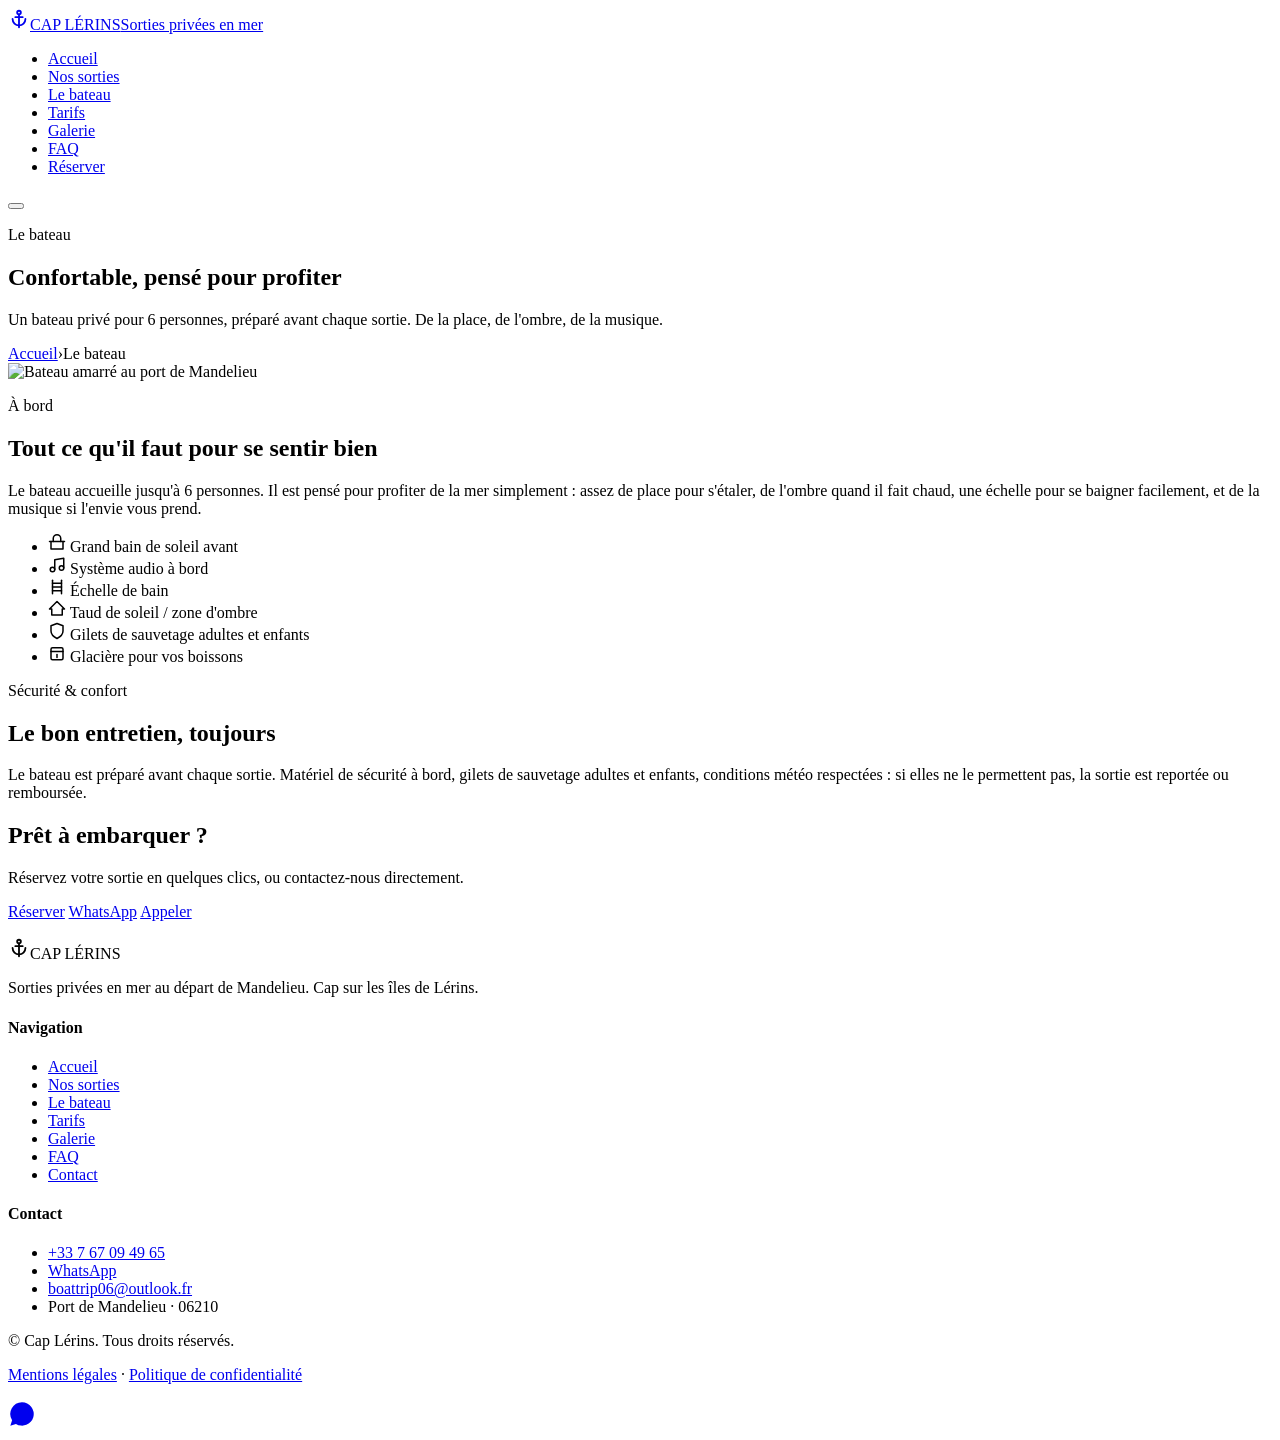
==== bateau.html @ 2a7ff6f0 "Add files via upload Mise en ligne initiale du site Cap Lérins" ====
<!DOCTYPE html>
<html lang="fr">
<head>
<meta charset="UTF-8" />
<meta name="viewport" content="width=device-width, initial-scale=1.0" />
<title>Le bateau – Cap Lérins | Bateau privé confortable à Mandelieu</title>
<meta name="description" content="Découvrez notre bateau privé pour 6 personnes au départ du port de Mandelieu : bain de soleil, musique, échelle de bain, taud, matériel de sécurité." />
<link rel="canonical" href="https://cap-lerins.netlify.app/bateau.html" />
<meta property="og:title" content="Le bateau – Cap Lérins" />
<meta property="og:description" content="Un bateau privé confortable pour 6 personnes au départ de Mandelieu." />
<meta property="og:url" content="https://cap-lerins.netlify.app/bateau.html" />
<link rel="icon" type="image/svg+xml" href="data:image/svg+xml,<svg xmlns='http://www.w3.org/2000/svg' viewBox='0 0 100 100'><text y='.9em' font-size='90'>⚓</text></svg>" />
<link rel="preconnect" href="https://fonts.googleapis.com">
<link rel="preconnect" href="https://fonts.gstatic.com" crossorigin>
<link href="https://fonts.googleapis.com/css2?family=Inter:wght@400;500;600;700&family=Fraunces:ital,wght@0,500;0,600;1,500;1,600&display=swap" rel="stylesheet">
<link rel="stylesheet" href="style.css" />
</head>
<body>

<header class="header" id="header">
  <div class="container nav-container">
    <a href="index.html" class="brand"><span class="brand-mark"><svg viewBox="0 0 24 24" width="22" height="22" fill="none" stroke="currentColor" stroke-width="2" stroke-linecap="round" stroke-linejoin="round"><circle cx="12" cy="5" r="2"/><line x1="12" y1="7" x2="12" y2="21"/><path d="M5 12a7 7 0 0 0 14 0"/><line x1="8" y1="10" x2="16" y2="10"/></svg></span><span class="brand-text"><span class="brand-name">CAP LÉRINS</span><span class="brand-baseline">Sorties privées en mer</span></span></a>
    <nav class="nav" id="nav"><ul>
      <li><a href="index.html">Accueil</a></li>
      <li><a href="sorties.html">Nos sorties</a></li>
      <li><a href="bateau.html" class="active">Le bateau</a></li>
      <li><a href="tarifs.html">Tarifs</a></li>
      <li><a href="galerie.html">Galerie</a></li>
      <li><a href="faq.html">FAQ</a></li>
      <li><a href="contact.html" class="btn-nav">Réserver</a></li>
    </ul></nav>
    <button class="burger" id="burger" aria-label="Ouvrir le menu" aria-expanded="false"><span></span><span></span><span></span></button>
  </div>
</header>

<section class="page-hero">
  <div class="container page-hero-inner">
    <p class="eyebrow">Le bateau</p>
    <h1>Confortable, pensé pour profiter</h1>
    <p class="lead">Un bateau privé pour 6 personnes, préparé avant chaque sortie. De la place, de l'ombre, de la musique.</p>
    <nav class="breadcrumb"><a href="index.html">Accueil</a><span class="sep">›</span><span>Le bateau</span></nav>
  </div>
</section>

<section class="section">
  <div class="container boat-split">
    <div class="boat-image">
      <!-- 📸 À REMPLACER : photo réelle du bateau -->
      <img src="https://images.unsplash.com/photo-1514820720301-4c4790309f46?w=1200&auto=format&fit=crop" alt="Bateau amarré au port de Mandelieu" loading="lazy" />
    </div>
    <div class="boat-text">
      <p class="eyebrow">À bord</p>
      <h2>Tout ce qu'il faut pour se sentir bien</h2>
      <p>Le bateau accueille jusqu'à 6 personnes. Il est pensé pour profiter de la mer simplement : assez de place pour s'étaler, de l'ombre quand il fait chaud, une échelle pour se baigner facilement, et de la musique si l'envie vous prend.</p>
      <ul class="boat-features">
        <li><svg viewBox="0 0 24 24" width="18" height="18" fill="none" stroke="currentColor" stroke-width="2" stroke-linecap="round" stroke-linejoin="round"><path d="M4 10v10h16V10"/><path d="M2 10h20"/><path d="M7 10V6a5 5 0 0 1 10 0v4"/></svg> Grand bain de soleil avant</li>
        <li><svg viewBox="0 0 24 24" width="18" height="18" fill="none" stroke="currentColor" stroke-width="2" stroke-linecap="round" stroke-linejoin="round"><path d="M9 18V5l12-2v13"/><circle cx="6" cy="18" r="3"/><circle cx="18" cy="16" r="3"/></svg> Système audio à bord</li>
        <li><svg viewBox="0 0 24 24" width="18" height="18" fill="none" stroke="currentColor" stroke-width="2" stroke-linecap="round" stroke-linejoin="round"><line x1="6" y1="3" x2="6" y2="21"/><line x1="18" y1="3" x2="18" y2="21"/><line x1="6" y1="7" x2="18" y2="7"/><line x1="6" y1="12" x2="18" y2="12"/><line x1="6" y1="17" x2="18" y2="17"/></svg> Échelle de bain</li>
        <li><svg viewBox="0 0 24 24" width="18" height="18" fill="none" stroke="currentColor" stroke-width="2" stroke-linecap="round" stroke-linejoin="round"><path d="M12 2L2 12h3v8h14v-8h3L12 2z"/></svg> Taud de soleil / zone d'ombre</li>
        <li><svg viewBox="0 0 24 24" width="18" height="18" fill="none" stroke="currentColor" stroke-width="2" stroke-linecap="round" stroke-linejoin="round"><path d="M12 22s8-4 8-10V5l-8-3-8 3v7c0 6 8 10 8 10z"/></svg> Gilets de sauvetage adultes et enfants</li>
        <li><svg viewBox="0 0 24 24" width="18" height="18" fill="none" stroke="currentColor" stroke-width="2" stroke-linecap="round" stroke-linejoin="round"><rect x="4" y="5" width="16" height="16" rx="2"/><line x1="4" y1="10" x2="20" y2="10"/><line x1="12" y1="14" x2="12" y2="18"/></svg> Glacière pour vos boissons</li>
      </ul>
    </div>
  </div>
</section>

<section class="section section-soft">
  <div class="container about-wrap">
    <p class="eyebrow">Sécurité & confort</p>
    <h2>Le bon entretien, toujours</h2>
    <p>Le bateau est préparé avant chaque sortie. Matériel de sécurité à bord, gilets de sauvetage adultes et enfants, conditions météo respectées : si elles ne le permettent pas, la sortie est reportée ou remboursée.</p>
  </div>
</section>

<section class="cta-banner">
  <div class="container">
    <h2>Prêt à embarquer ?</h2>
    <p>Réservez votre sortie en quelques clics, ou contactez-nous directement.</p>
    <div class="hero-ctas">
      <a href="contact.html" class="btn btn-primary">Réserver</a>
      <a href="https://wa.me/33767094965" class="btn btn-whatsapp" target="_blank" rel="noopener">WhatsApp</a>
      <a href="tel:+33767094965" class="btn btn-outline">Appeler</a>
    </div>
  </div>
</section>

<footer class="footer">
  <div class="container footer-grid">
    <div class="footer-brand">
      <p class="brand footer-brand-line"><span class="brand-mark"><svg viewBox="0 0 24 24" width="22" height="22" fill="none" stroke="currentColor" stroke-width="2" stroke-linecap="round" stroke-linejoin="round"><circle cx="12" cy="5" r="2"/><line x1="12" y1="7" x2="12" y2="21"/><path d="M5 12a7 7 0 0 0 14 0"/><line x1="8" y1="10" x2="16" y2="10"/></svg></span><span class="brand-name">CAP LÉRINS</span></p>
      <p class="footer-tagline">Sorties privées en mer au départ de Mandelieu. Cap sur les îles de Lérins.</p>
    </div>
    <div><h4>Navigation</h4><ul><li><a href="index.html">Accueil</a></li><li><a href="sorties.html">Nos sorties</a></li><li><a href="bateau.html">Le bateau</a></li><li><a href="tarifs.html">Tarifs</a></li><li><a href="galerie.html">Galerie</a></li><li><a href="faq.html">FAQ</a></li><li><a href="contact.html">Contact</a></li></ul></div>
    <div><h4>Contact</h4><ul><li><a href="tel:+33767094965">+33 7 67 09 49 65</a></li><li><a href="https://wa.me/33767094965" target="_blank" rel="noopener">WhatsApp</a></li><li><a href="mailto:boattrip06@outlook.fr">boattrip06@outlook.fr</a></li><li>Port de Mandelieu · 06210</li></ul></div>
  </div>
  <div class="footer-bottom container">
    <p>© <span id="year"></span> Cap Lérins. Tous droits réservés.</p>
    <p><a href="mentions-legales.html">Mentions légales</a> · <a href="politique-confidentialite.html">Politique de confidentialité</a></p>
  </div>
</footer>

<a href="https://wa.me/33767094965" class="fab-whatsapp" target="_blank" rel="noopener" aria-label="WhatsApp"><svg viewBox="0 0 24 24" width="28" height="28" fill="currentColor"><path d="M17.5 14.4c-.3-.1-1.7-.8-1.9-.9-.3-.1-.4-.1-.6.1-.2.3-.7.9-.8 1-.2.2-.3.2-.6.1-.3-.1-1.2-.4-2.3-1.4-.9-.8-1.4-1.7-1.6-2-.2-.3 0-.4.1-.6.1-.1.3-.3.4-.5.1-.2.2-.3.3-.5.1-.2 0-.4 0-.5 0-.1-.6-1.5-.8-2-.2-.5-.4-.5-.6-.5h-.5c-.2 0-.5.1-.7.3-.2.3-.9.9-.9 2.2s1 2.6 1.1 2.8c.1.2 1.9 2.9 4.6 4 .6.3 1.1.4 1.5.5.6.2 1.2.2 1.7.1.5-.1 1.7-.7 1.9-1.3.2-.6.2-1.2.2-1.3-.1-.1-.2-.2-.5-.3zM12 2a10 10 0 0 0-8.5 15.3L2 22l4.8-1.5A10 10 0 1 0 12 2z"/></svg></a>
<script src="script.js"></script>
</body>
</html>
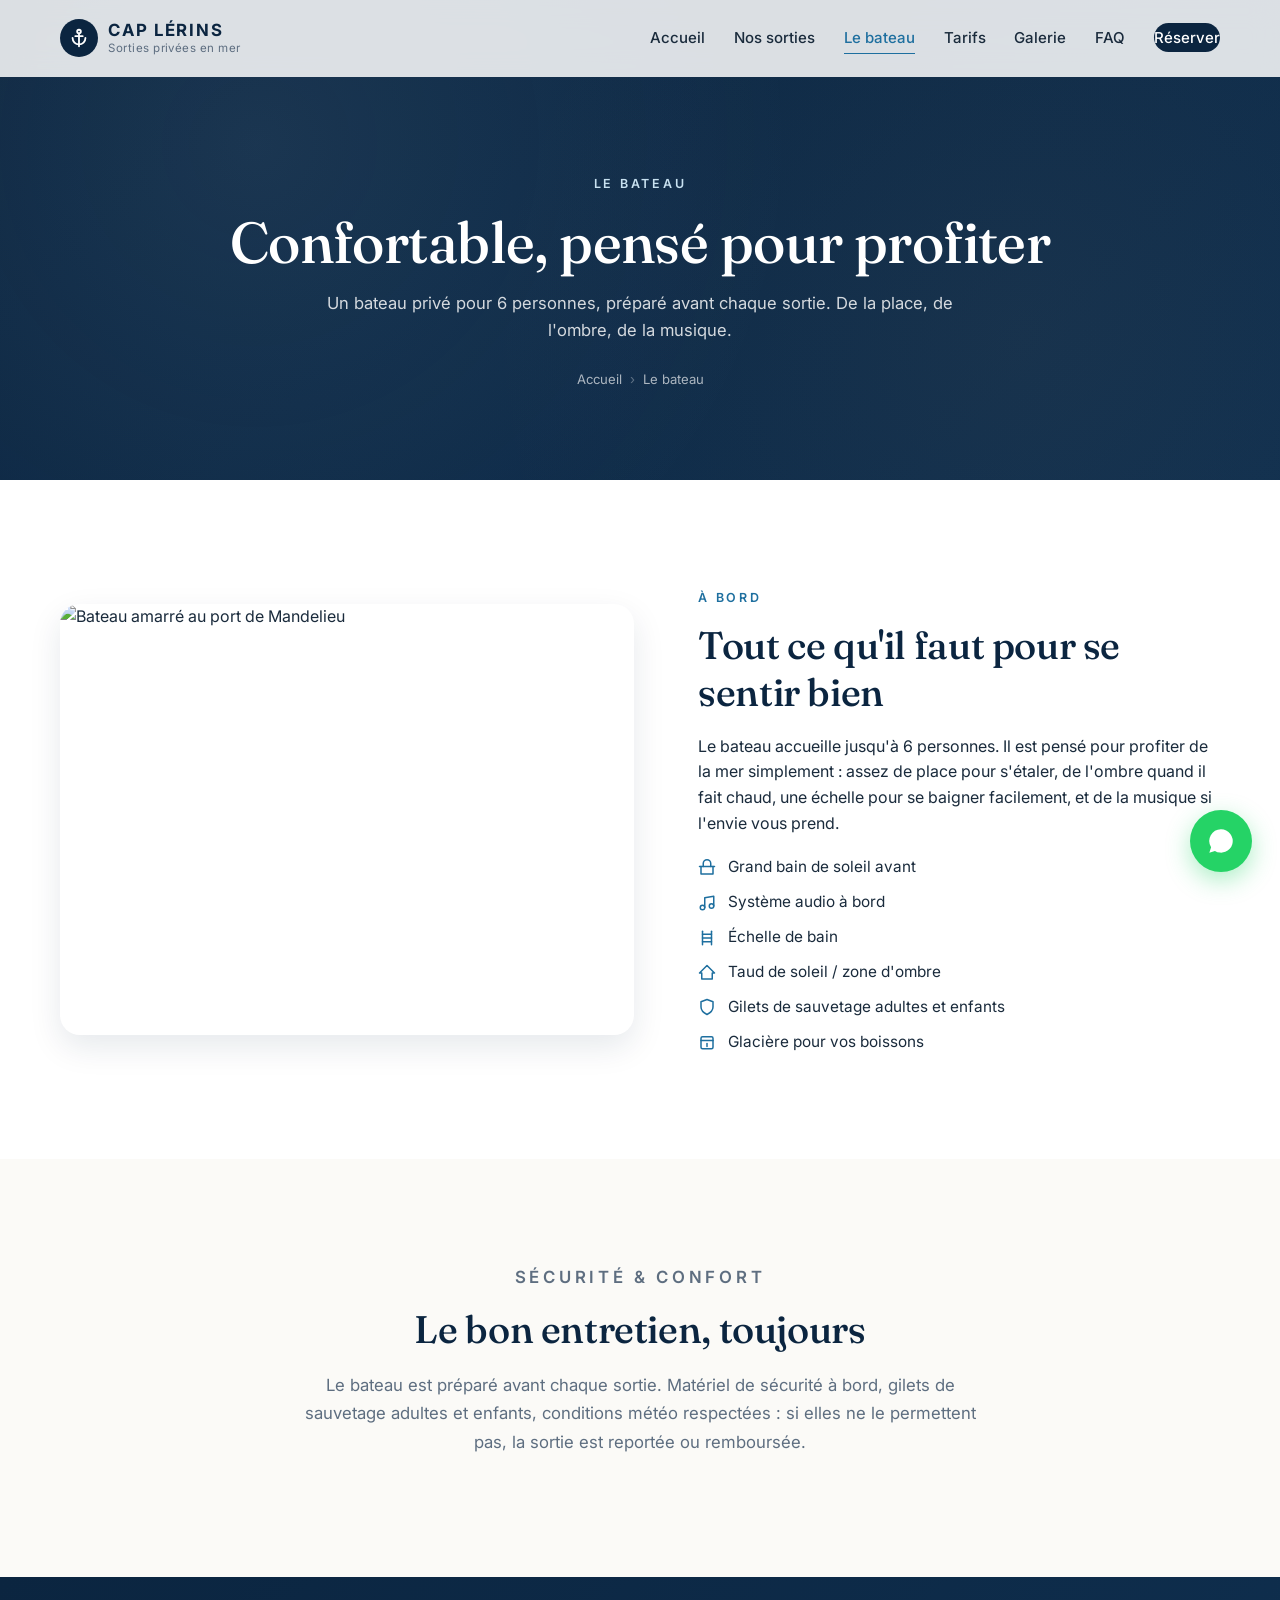
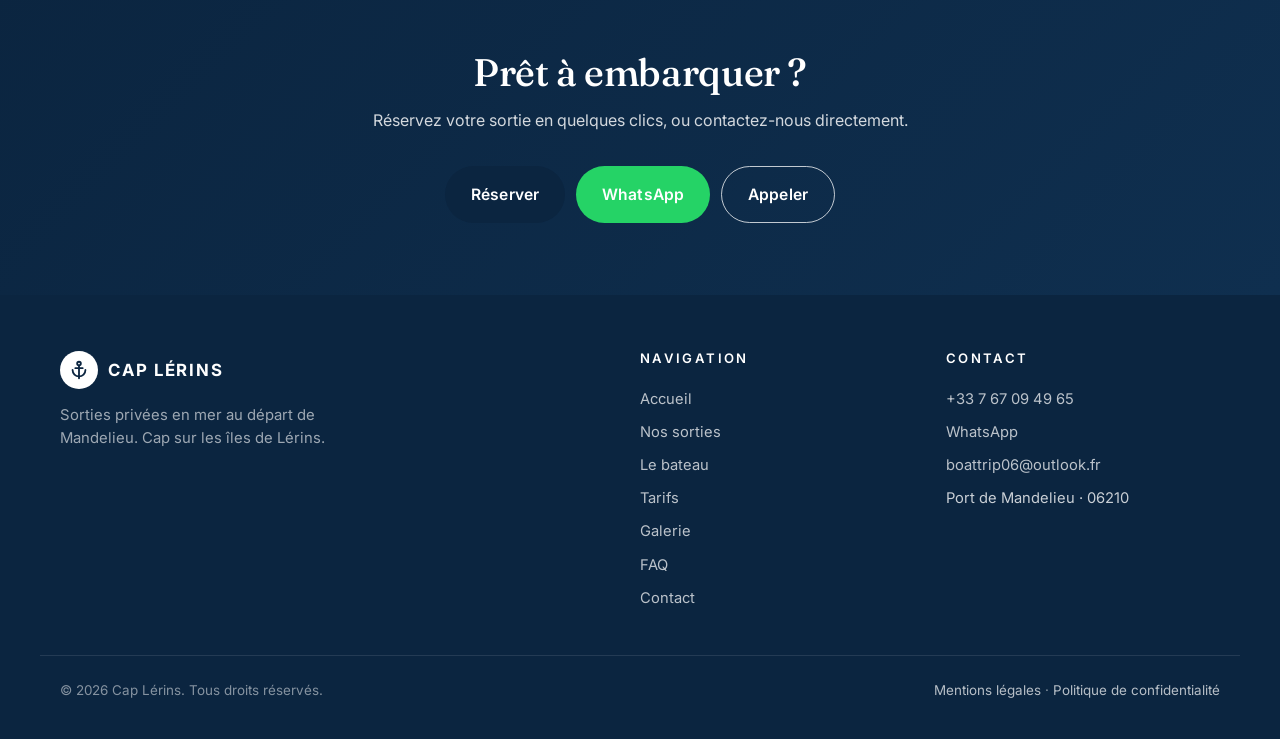
==== commit 69b1cd27: "Update bateau.html" ====
--- a/bateau.html
+++ b/bateau.html
@@ -5,10 +5,11 @@
 <meta name="viewport" content="width=device-width, initial-scale=1.0" />
 <title>Le bateau – Cap Lérins | Bateau privé confortable à Mandelieu</title>
 <meta name="description" content="Découvrez notre bateau privé pour 6 personnes au départ du port de Mandelieu : bain de soleil, musique, échelle de bain, taud, matériel de sécurité." />
-<link rel="canonical" href="https://cap-lerins.netlify.app/bateau.html" />
+<link rel="canonical" href="https://namorizeum.github.io/cap-lerins-site/bateau.html" />
 <meta property="og:title" content="Le bateau – Cap Lérins" />
 <meta property="og:description" content="Un bateau privé confortable pour 6 personnes au départ de Mandelieu." />
-<meta property="og:url" content="https://cap-lerins.netlify.app/bateau.html" />
+  <meta property="og:image" content="https://namorizeum.github.io/cap-lerins-site/og-image.jpg" />
+<meta property="og:url" content="https://namorizeum.github.io/cap-lerins-site/bateau.html" />
 <link rel="icon" type="image/svg+xml" href="data:image/svg+xml,<svg xmlns='http://www.w3.org/2000/svg' viewBox='0 0 100 100'><text y='.9em' font-size='90'>⚓</text></svg>" />
 <link rel="preconnect" href="https://fonts.googleapis.com">
 <link rel="preconnect" href="https://fonts.gstatic.com" crossorigin>
@@ -102,4 +103,4 @@
 <a href="https://wa.me/33767094965" class="fab-whatsapp" target="_blank" rel="noopener" aria-label="WhatsApp"><svg viewBox="0 0 24 24" width="28" height="28" fill="currentColor"><path d="M17.5 14.4c-.3-.1-1.7-.8-1.9-.9-.3-.1-.4-.1-.6.1-.2.3-.7.9-.8 1-.2.2-.3.2-.6.1-.3-.1-1.2-.4-2.3-1.4-.9-.8-1.4-1.7-1.6-2-.2-.3 0-.4.1-.6.1-.1.3-.3.4-.5.1-.2.2-.3.3-.5.1-.2 0-.4 0-.5 0-.1-.6-1.5-.8-2-.2-.5-.4-.5-.6-.5h-.5c-.2 0-.5.1-.7.3-.2.3-.9.9-.9 2.2s1 2.6 1.1 2.8c.1.2 1.9 2.9 4.6 4 .6.3 1.1.4 1.5.5.6.2 1.2.2 1.7.1.5-.1 1.7-.7 1.9-1.3.2-.6.2-1.2.2-1.3-.1-.1-.2-.2-.5-.3zM12 2a10 10 0 0 0-8.5 15.3L2 22l4.8-1.5A10 10 0 1 0 12 2z"/></svg></a>
 <script src="script.js"></script>
 </body>
-</html>+</html>
--- a/style.css
+++ b/style.css
@@ -0,0 +1,644 @@
+/* =========================================================
+   CAP LÉRINS — Styles partagés pour toutes les pages
+   ========================================================= */
+
+:root {
+  --navy: #0B2540;
+  --navy-2: #0F2F4F;
+  --sea: #1E6F9F;
+  --sea-soft: #DCEBF5;
+  --sand: #F7F2EA;
+  --ivory: #FBFAF7;
+  --line: #E5E9EE;
+  --text: #1A2B3C;
+  --text-muted: #5E6E80;
+  --white: #FFFFFF;
+  --whatsapp: #25D366;
+  --accent: #B89162;
+
+  --ff-sans: 'Inter', -apple-system, BlinkMacSystemFont, 'Segoe UI', sans-serif;
+  --ff-serif: 'Fraunces', Georgia, 'Times New Roman', serif;
+
+  --radius: 12px;
+  --radius-lg: 20px;
+  --shadow-xs: 0 1px 3px rgba(11, 37, 64, 0.05);
+  --shadow-sm: 0 2px 10px rgba(11, 37, 64, 0.06);
+  --shadow: 0 12px 32px rgba(11, 37, 64, 0.1);
+  --shadow-lg: 0 24px 60px rgba(11, 37, 64, 0.18);
+  --ease: cubic-bezier(0.4, 0, 0.2, 1);
+  --t: 0.3s;
+  --maxw: 1200px;
+  --gutter: 1.25rem;
+}
+
+*, *::before, *::after { box-sizing: border-box; }
+html { scroll-behavior: smooth; }
+body {
+  margin: 0;
+  font-family: var(--ff-sans);
+  font-size: 16px;
+  line-height: 1.6;
+  color: var(--text);
+  background: var(--white);
+  -webkit-font-smoothing: antialiased;
+  -moz-osx-font-smoothing: grayscale;
+}
+img { max-width: 100%; display: block; }
+a { color: inherit; text-decoration: none; transition: color var(--t) var(--ease); }
+button { font-family: inherit; cursor: pointer; border: 0; background: none; }
+ul { list-style: none; padding: 0; margin: 0; }
+
+h1, h2, h3, h4 {
+  font-family: var(--ff-serif);
+  font-weight: 600;
+  line-height: 1.2;
+  color: var(--navy);
+  margin: 0 0 0.5em;
+  letter-spacing: -0.01em;
+}
+h1 { font-size: clamp(2.1rem, 5vw, 3.6rem); font-weight: 500; }
+h2 { font-size: clamp(1.7rem, 3.4vw, 2.4rem); font-weight: 500; }
+h3 { font-size: 1.22rem; font-weight: 600; }
+h4 { font-size: 1rem; font-weight: 600; }
+
+p { margin: 0 0 1em; }
+
+.container {
+  width: 100%;
+  max-width: var(--maxw);
+  margin: 0 auto;
+  padding: 0 var(--gutter);
+}
+
+/* ---------- Boutons ---------- */
+.btn {
+  display: inline-flex;
+  align-items: center;
+  justify-content: center;
+  gap: 0.55rem;
+  padding: 0.95rem 1.6rem;
+  border-radius: 999px;
+  font-weight: 600;
+  font-size: 0.98rem;
+  letter-spacing: 0.2px;
+  text-align: center;
+  transition: transform var(--t) var(--ease),
+              box-shadow var(--t) var(--ease),
+              background var(--t) var(--ease),
+              color var(--t) var(--ease);
+  white-space: nowrap;
+}
+.btn:hover { transform: translateY(-2px); box-shadow: var(--shadow); }
+.btn:active { transform: translateY(0); }
+.btn-primary { background: var(--navy); color: var(--white); }
+.btn-primary:hover { background: var(--sea); }
+.btn-whatsapp { background: var(--whatsapp); color: var(--white); }
+.btn-whatsapp:hover { background: #1EBE57; }
+.btn-outline {
+  background: transparent;
+  color: var(--white);
+  border: 1.5px solid rgba(255, 255, 255, 0.75);
+}
+.btn-outline:hover { background: var(--white); color: var(--navy); border-color: var(--white); }
+.btn-block { width: 100%; }
+
+/* ---------- Header / Nav ---------- */
+.header {
+  position: fixed;
+  inset: 0 0 auto 0;
+  background: rgba(255, 255, 255, 0.85);
+  backdrop-filter: blur(14px);
+  -webkit-backdrop-filter: blur(14px);
+  z-index: 100;
+  border-bottom: 1px solid transparent;
+  transition: border-color var(--t) var(--ease), background var(--t) var(--ease), box-shadow var(--t) var(--ease);
+}
+.header.scrolled {
+  background: rgba(255, 255, 255, 0.96);
+  border-bottom-color: var(--line);
+  box-shadow: var(--shadow-xs);
+}
+.nav-container {
+  display: flex;
+  align-items: center;
+  justify-content: space-between;
+  height: 76px;
+}
+.brand {
+  display: flex;
+  align-items: center;
+  gap: 0.65rem;
+  color: var(--navy);
+}
+.brand-mark {
+  display: inline-flex;
+  align-items: center;
+  justify-content: center;
+  width: 38px; height: 38px;
+  border-radius: 50%;
+  background: var(--navy);
+  color: var(--white);
+  flex-shrink: 0;
+}
+.brand-text { display: flex; flex-direction: column; line-height: 1.1; }
+.brand-name {
+  font-family: var(--ff-sans);
+  font-weight: 700;
+  font-size: 1.05rem;
+  letter-spacing: 0.1em;
+  color: var(--navy);
+}
+.brand-baseline {
+  font-size: 0.72rem;
+  color: var(--text-muted);
+  letter-spacing: 0.04em;
+  margin-top: 2px;
+}
+
+.nav ul { display: flex; gap: 1.8rem; align-items: center; }
+.nav a {
+  font-size: 0.94rem;
+  font-weight: 500;
+  color: var(--text);
+  position: relative;
+  padding: 0.3rem 0;
+}
+.nav a:not(.btn-nav):hover { color: var(--sea); }
+.nav a:not(.btn-nav)::after {
+  content: '';
+  position: absolute;
+  left: 0; bottom: -2px;
+  width: 0; height: 1.5px;
+  background: var(--sea);
+  transition: width var(--t) var(--ease);
+}
+.nav a:not(.btn-nav):hover::after,
+.nav a.active::after { width: 100%; }
+.nav a.active { color: var(--sea); }
+
+.btn-nav {
+  background: var(--navy);
+  color: var(--white) !important;
+  padding: 0.55rem 1.2rem;
+  border-radius: 999px;
+  font-weight: 600;
+}
+.btn-nav:hover { background: var(--sea); transform: translateY(-1px); }
+
+.burger {
+  display: none;
+  width: 42px; height: 42px;
+  flex-direction: column;
+  justify-content: center;
+  gap: 5px;
+}
+.burger span {
+  display: block;
+  height: 2px; width: 22px;
+  margin: 0 auto;
+  background: var(--navy);
+  transition: all var(--t) var(--ease);
+}
+.burger[aria-expanded="true"] span:nth-child(1) { transform: translateY(7px) rotate(45deg); }
+.burger[aria-expanded="true"] span:nth-child(2) { opacity: 0; }
+.burger[aria-expanded="true"] span:nth-child(3) { transform: translateY(-7px) rotate(-45deg); }
+
+/* ---------- Hero (page d'accueil) ---------- */
+.hero {
+  position: relative;
+  min-height: 100vh;
+  min-height: 100svh;
+  display: flex;
+  align-items: center;
+  justify-content: center;
+  color: var(--white);
+  text-align: center;
+  overflow: hidden;
+background: url('ile.webp') center/cover no-repeat;}
+.hero-overlay {
+  position: absolute; inset: 0;
+  background: linear-gradient(180deg, rgba(11,37,64,0.50) 0%, rgba(11,37,64,0.35) 45%, rgba(11,37,64,0.78) 100%);
+}
+.hero-content {
+  position: relative; z-index: 2;
+  padding: 130px 1.25rem 90px;
+  max-width: 880px;
+}
+.hero-kicker {
+  display: inline-block;
+  padding: 0.4rem 1rem;
+  border: 1px solid rgba(255,255,255,0.4);
+  border-radius: 999px;
+  font-size: 0.78rem;
+  letter-spacing: 0.18em;
+  text-transform: uppercase;
+  margin-bottom: 1.8rem;
+  backdrop-filter: blur(4px);
+}
+.hero h1 { color: var(--white); margin-bottom: 1.2rem; text-shadow: 0 2px 30px rgba(0,0,0,0.2); font-weight: 500; }
+.hero h1 em { font-style: italic; color: #C8E1F0; font-weight: 500; }
+.hero-subtitle {
+  font-size: clamp(1rem, 1.6vw, 1.18rem);
+  max-width: 620px;
+  margin: 0 auto 2.2rem;
+  opacity: 0.94;
+  line-height: 1.6;
+}
+.hero-ctas {
+  display: flex; flex-wrap: wrap;
+  gap: 0.7rem; justify-content: center;
+  margin-bottom: 3.5rem;
+}
+.hero-scroll {
+  display: inline-flex; align-items: center; gap: 0.4rem;
+  font-size: 0.82rem; letter-spacing: 0.18em; text-transform: uppercase;
+  opacity: 0.85; animation: bob 2.6s ease-in-out infinite;
+}
+.hero-scroll:hover { opacity: 1; }
+@keyframes bob { 0%,100%{transform:translateY(0);} 50%{transform:translateY(6px);} }
+
+/* ---------- Page hero (pour sous-pages) ---------- */
+.page-hero {
+  position: relative;
+  padding: 150px 0 80px;
+  background: linear-gradient(135deg, var(--navy) 0%, var(--navy-2) 100%);
+  color: var(--white);
+  text-align: center;
+  overflow: hidden;
+}
+.page-hero::before {
+  content: '';
+  position: absolute;
+  inset: 0;
+  background-image: radial-gradient(circle at 20% 30%, rgba(200, 225, 240, 0.08), transparent 50%),
+                    radial-gradient(circle at 80% 70%, rgba(184, 145, 98, 0.06), transparent 50%);
+  pointer-events: none;
+}
+.page-hero-inner { position: relative; z-index: 2; }
+.page-hero h1 { color: var(--white); margin-bottom: 0.8rem; }
+.page-hero .lead { color: rgba(255,255,255,0.82); max-width: 640px; margin: 0 auto; }
+.page-hero .eyebrow { color: #C8E1F0; }
+
+.breadcrumb {
+  display: flex; justify-content: center; gap: 0.5rem;
+  font-size: 0.82rem; color: rgba(255,255,255,0.65);
+  margin-top: 1.6rem;
+}
+.breadcrumb a:hover { color: #C8E1F0; }
+.breadcrumb .sep { opacity: 0.5; }
+
+/* ---------- Trust bar ---------- */
+.trust-bar { background: var(--navy); color: var(--white); padding: 1.1rem 0; }
+.trust-grid {
+  display: grid; grid-template-columns: repeat(2, 1fr);
+  gap: 0.9rem 1.5rem; font-size: 0.9rem;
+}
+.trust-item { display: flex; align-items: center; gap: 0.6rem; color: rgba(255,255,255,0.92); }
+.trust-item svg { flex-shrink: 0; color: #C8E1F0; }
+
+/* ---------- Sections ---------- */
+.section { padding: 5rem 0; }
+.section-soft { background: var(--ivory); }
+.section-dark {
+  background: linear-gradient(135deg, var(--navy) 0%, var(--navy-2) 100%);
+  color: var(--white);
+}
+.section-dark h2, .section-dark h3, .section-dark h4 { color: var(--white); }
+
+.section-head { text-align: center; max-width: 700px; margin: 0 auto 3rem; }
+.eyebrow {
+  display: inline-block; color: var(--sea);
+  font-size: 0.78rem; font-weight: 600;
+  letter-spacing: 0.22em; text-transform: uppercase;
+  margin-bottom: 0.9rem;
+}
+.eyebrow.light { color: #C8E1F0; }
+.lead { color: var(--text-muted); font-size: 1.04rem; }
+.lead.light { color: rgba(255,255,255,0.78); }
+
+/* ---------- Services grid ---------- */
+.services-grid { display: grid; grid-template-columns: 1fr; gap: 1.1rem; }
+.service-card {
+  background: var(--white);
+  padding: 1.8rem;
+  border-radius: var(--radius-lg);
+  border: 1px solid var(--line);
+  transition: transform var(--t) var(--ease), box-shadow var(--t) var(--ease), border-color var(--t) var(--ease);
+}
+.service-card:hover { transform: translateY(-4px); box-shadow: var(--shadow); border-color: transparent; }
+.service-icon {
+  width: 52px; height: 52px;
+  display: inline-flex; align-items: center; justify-content: center;
+  background: var(--sea-soft); color: var(--sea);
+  border-radius: 14px; margin-bottom: 1rem;
+}
+.service-card h3 { margin-bottom: 0.3rem; color: var(--navy); }
+.service-card p { color: var(--text-muted); font-size: 0.94rem; margin: 0; line-height: 1.55; }
+.services-note {
+  text-align: center; color: var(--text-muted);
+  font-size: 0.9rem; margin-top: 2.5rem; font-style: italic;
+  max-width: 620px; margin-left: auto; margin-right: auto;
+}
+
+/* ---------- Le bateau ---------- */
+.boat-split { display: grid; grid-template-columns: 1fr; gap: 2.5rem; align-items: center; }
+.boat-image img {
+  border-radius: var(--radius-lg); box-shadow: var(--shadow);
+  aspect-ratio: 4 / 3; object-fit: cover; width: 100%;
+}
+.boat-features { margin-top: 1.2rem; display: grid; gap: 0.65rem; }
+.boat-features li { display: flex; align-items: center; gap: 0.75rem; font-size: 0.96rem; color: var(--text); }
+.boat-features li svg { color: var(--sea); flex-shrink: 0; }
+
+/* ---------- Reasons ---------- */
+.reasons-grid { display: grid; grid-template-columns: 1fr; gap: 1.2rem; }
+.reason {
+  padding: 1.8rem;
+  background: rgba(255,255,255,0.04);
+  border: 1px solid rgba(255,255,255,0.08);
+  border-radius: var(--radius-lg);
+  transition: background var(--t) var(--ease), transform var(--t) var(--ease), border-color var(--t) var(--ease);
+}
+.reason:hover { background: rgba(255,255,255,0.07); border-color: rgba(255,255,255,0.14); transform: translateY(-3px); }
+.reason h3 { margin-bottom: 0.4rem; color: var(--white); }
+.reason p { color: rgba(255,255,255,0.75); font-size: 0.95rem; margin: 0; line-height: 1.55; }
+
+/* ---------- Tarifs ---------- */
+.pricing-grid { display: grid; grid-template-columns: 1fr; gap: 1.4rem; max-width: 1100px; margin: 0 auto; }
+.price-card {
+  position: relative; background: var(--white);
+  border-radius: var(--radius-lg); padding: 2rem 1.8rem;
+  border: 1px solid var(--line);
+  display: flex; flex-direction: column;
+  transition: transform var(--t) var(--ease), box-shadow var(--t) var(--ease);
+}
+.price-card:hover { transform: translateY(-4px); box-shadow: var(--shadow); }
+.price-card.featured { border: 2px solid var(--accent); box-shadow: var(--shadow); }
+.price-card.featured:hover { transform: translateY(-6px); }
+.price-card .badge {
+  position: absolute; top: -14px; left: 50%; transform: translateX(-50%);
+  background: var(--accent); color: var(--white);
+  font-size: 0.72rem; font-weight: 700;
+  letter-spacing: 0.16em; text-transform: uppercase;
+  padding: 0.4rem 1rem; border-radius: 999px;
+}
+.price-card header h3 { margin-bottom: 0.3rem; }
+.price-tag {
+  font-family: var(--ff-serif);
+  font-size: 2.8rem; font-weight: 500;
+  color: var(--navy); margin: 0.3rem 0 0.2rem;
+  line-height: 1; letter-spacing: -0.02em;
+}
+.price-tag span { font-size: 1.3rem; margin-left: 0.15rem; color: var(--sea); }
+.price-meta { color: var(--text-muted); font-size: 0.9rem; margin-bottom: 1.2rem; }
+.price-card ul { flex: 1; margin-bottom: 1.5rem; }
+.price-card ul li {
+  padding: 0.55rem 0; border-bottom: 1px dashed var(--line);
+  font-size: 0.93rem; position: relative; padding-left: 1.4rem;
+}
+.price-card ul li::before {
+  content: ''; position: absolute; left: 0; top: 50%;
+  transform: translateY(-50%);
+  width: 8px; height: 8px; border-radius: 50%; background: var(--sea);
+}
+.price-card ul li:last-child { border-bottom: 0; }
+.pricing-note {
+  text-align: center; color: var(--text-muted);
+  font-size: 0.88rem; margin-top: 2.2rem; font-style: italic;
+  max-width: 680px; margin-left: auto; margin-right: auto;
+}
+
+/* ---------- Galerie ---------- */
+.gallery { display: grid; grid-template-columns: repeat(2, 1fr); gap: 0.7rem; }
+.gallery figure {
+  margin: 0; overflow: hidden;
+  border-radius: var(--radius);
+  aspect-ratio: 1 / 1; cursor: pointer; background: var(--sand);
+}
+.gallery img { width: 100%; height: 100%; object-fit: cover; transition: transform 0.9s var(--ease); }
+.gallery figure:hover img { transform: scale(1.06); }
+
+/* ---------- À propos / texte centré ---------- */
+.about-wrap { max-width: 720px; margin: 0 auto; text-align: center; }
+.about-wrap p { color: var(--text-muted); font-size: 1.05rem; line-height: 1.7; }
+
+/* ---------- FAQ ---------- */
+.faq-container { max-width: 800px; margin: 0 auto; }
+.faq { display: grid; gap: 0.7rem; }
+.faq-item {
+  background: var(--white); border: 1px solid var(--line);
+  border-radius: var(--radius); padding: 0;
+  transition: border-color var(--t) var(--ease), box-shadow var(--t) var(--ease);
+}
+.faq-item[open] { border-color: var(--sea); box-shadow: var(--shadow-xs); }
+.faq-item summary {
+  list-style: none; cursor: pointer;
+  padding: 1.15rem 1.4rem; font-weight: 600; color: var(--navy);
+  display: flex; align-items: center; justify-content: space-between; gap: 1rem;
+  font-size: 0.98rem;
+}
+.faq-item summary::-webkit-details-marker { display: none; }
+.faq-item summary::after {
+  content: ''; width: 20px; height: 20px;
+  background-image: url("data:image/svg+xml,%3Csvg xmlns='http://www.w3.org/2000/svg' viewBox='0 0 24 24' fill='none' stroke='%231E6F9F' stroke-width='2.5' stroke-linecap='round' stroke-linejoin='round'%3E%3Cpolyline points='6 9 12 15 18 9'/%3E%3C/svg%3E");
+  background-repeat: no-repeat; background-position: center;
+  transition: transform var(--t) var(--ease); flex-shrink: 0;
+}
+.faq-item[open] summary::after { transform: rotate(180deg); }
+.faq-item p { padding: 0 1.4rem 1.2rem; color: var(--text-muted); margin: 0; font-size: 0.96rem; }
+
+/* ---------- Contact ---------- */
+.contact-split { display: grid; grid-template-columns: 1fr; gap: 3rem; }
+.contact-form { display: grid; gap: 1rem; margin-top: 1.5rem; }
+.form-row { display: grid; grid-template-columns: 1fr; gap: 1rem; }
+.contact-form label {
+  display: grid; gap: 0.35rem;
+  font-size: 0.88rem; font-weight: 500; color: var(--navy);
+}
+.contact-form input,
+.contact-form select,
+.contact-form textarea {
+  font-family: inherit; font-size: 1rem;
+  padding: 0.85rem 1rem;
+  border: 1px solid var(--line);
+  border-radius: 10px; background: var(--white); color: var(--text);
+  transition: border-color var(--t) var(--ease), box-shadow var(--t) var(--ease);
+  width: 100%;
+}
+.contact-form input:focus,
+.contact-form select:focus,
+.contact-form textarea:focus {
+  outline: none; border-color: var(--sea);
+  box-shadow: 0 0 0 4px rgba(30, 111, 159, 0.1);
+}
+.contact-form .invalid {
+  border-color: #D9534F;
+  box-shadow: 0 0 0 4px rgba(217, 83, 79, 0.08);
+}
+.form-note {
+  text-align: center; font-weight: 500;
+  margin: 0; min-height: 1.3em; font-size: 0.95rem;
+}
+.form-note.success { color: #1A8A4A; }
+.form-note.error { color: #C0392B; }
+
+.contact-info h3 { color: var(--navy); margin-bottom: 0.2rem; }
+.contact-link {
+  display: flex; align-items: center; gap: 1rem;
+  padding: 0.95rem 1.1rem;
+  background: var(--white); border: 1px solid var(--line);
+  border-radius: var(--radius); margin-bottom: 0.65rem;
+  transition: border-color var(--t) var(--ease), transform var(--t) var(--ease), background var(--t) var(--ease);
+}
+.contact-link:hover { border-color: var(--sea); transform: translateX(4px); }
+.contact-link.whatsapp { border-color: var(--whatsapp); }
+.contact-link.whatsapp .c-icon { background: rgba(37, 211, 102, 0.12); color: var(--whatsapp); }
+.contact-link .c-icon {
+  width: 44px; height: 44px;
+  display: flex; align-items: center; justify-content: center;
+  background: var(--sea-soft); color: var(--sea);
+  border-radius: 50%; flex-shrink: 0;
+}
+.contact-link strong { color: var(--navy); font-weight: 600; }
+.contact-link span:last-child { font-size: 0.92rem; color: var(--text-muted); line-height: 1.4; }
+
+.contact-place { margin-top: 1.5rem; padding-top: 1.5rem; border-top: 1px solid var(--line); }
+.contact-place h4 { margin-bottom: 0.3rem; color: var(--navy); }
+.contact-place p { color: var(--text-muted); margin: 0; font-size: 0.95rem; }
+
+/* ---------- CTA banner (bas des sous-pages) ---------- */
+.cta-banner {
+  background: linear-gradient(135deg, var(--navy) 0%, var(--navy-2) 100%);
+  color: var(--white);
+  padding: 4.5rem 0;
+  text-align: center;
+}
+.cta-banner h2 { color: var(--white); margin-bottom: 0.8rem; }
+.cta-banner p {
+  color: rgba(255,255,255,0.82);
+  max-width: 560px; margin: 0 auto 2rem;
+}
+.cta-banner .hero-ctas { margin-bottom: 0; }
+
+/* ---------- Pages légales ---------- */
+.legal-content { max-width: 820px; margin: 0 auto; }
+.legal-content h2 { margin-top: 2.5rem; margin-bottom: 0.7rem; font-size: 1.5rem; }
+.legal-content h2:first-child { margin-top: 0; }
+.legal-content h3 { margin-top: 1.5rem; margin-bottom: 0.4rem; font-size: 1.1rem; color: var(--navy); }
+.legal-content p, .legal-content li { color: var(--text-muted); line-height: 1.7; }
+.legal-content ul { padding-left: 1.2rem; list-style: disc; margin: 0.5rem 0 1rem; }
+.legal-content ul li { padding: 0.2rem 0; }
+.legal-content a { color: var(--sea); }
+.legal-content a:hover { text-decoration: underline; }
+
+.placeholder-note {
+  background: #FFF7E4;
+  border-left: 3px solid #E5B24B;
+  border-radius: 8px;
+  padding: 0.9rem 1.1rem;
+  color: #7A5500;
+  font-size: 0.92rem;
+  margin: 1rem 0;
+}
+.placeholder-note strong { color: #583D00; }
+
+/* ---------- Footer ---------- */
+.footer {
+  background: var(--navy);
+  color: rgba(255,255,255,0.78);
+  padding: 3.5rem 0 1.5rem;
+}
+.footer-brand-line { margin-bottom: 0.9rem; }
+.footer .brand-mark { background: var(--white); color: var(--navy); }
+.footer .brand-name { color: var(--white); }
+.footer-tagline { color: rgba(255,255,255,0.6); font-size: 0.93rem; max-width: 320px; line-height: 1.55; }
+.footer-grid {
+  display: grid; grid-template-columns: 1fr;
+  gap: 2rem; margin-bottom: 2.5rem;
+}
+.footer h4 {
+  color: var(--white); font-family: var(--ff-sans);
+  font-size: 0.82rem; text-transform: uppercase;
+  letter-spacing: 0.18em; margin-bottom: 1rem;
+}
+.footer ul li { padding: 0.3rem 0; font-size: 0.92rem; }
+.footer ul li a { color: rgba(255,255,255,0.72); }
+.footer ul li a:hover { color: #C8E1F0; }
+
+.footer-bottom {
+  padding-top: 1.5rem;
+  border-top: 1px solid rgba(255,255,255,0.1);
+  display: flex; flex-direction: column; gap: 0.5rem;
+  font-size: 0.84rem; color: rgba(255,255,255,0.5); text-align: center;
+}
+.footer-bottom a { color: rgba(255,255,255,0.7); }
+.footer-bottom a:hover { color: #C8E1F0; }
+
+/* ---------- Bouton flottant WhatsApp ---------- */
+.fab-whatsapp {
+  position: fixed; bottom: 20px; right: 20px;
+  width: 58px; height: 58px; border-radius: 50%;
+  background: var(--whatsapp); color: var(--white);
+  display: flex; align-items: center; justify-content: center;
+  box-shadow: 0 8px 24px rgba(37, 211, 102, 0.38);
+  z-index: 90;
+  transition: transform var(--t) var(--ease);
+  animation: pulseGreen 2.6s infinite;
+}
+.fab-whatsapp:hover { transform: scale(1.1); }
+@keyframes pulseGreen {
+  0%, 100% { box-shadow: 0 8px 24px rgba(37, 211, 102, 0.38); }
+  50%      { box-shadow: 0 8px 24px rgba(37, 211, 102, 0.6), 0 0 0 12px rgba(37, 211, 102, 0); }
+}
+
+/* ---------- Reveal animations ---------- */
+.reveal { opacity: 0; transform: translateY(22px); transition: opacity 0.7s var(--ease), transform 0.7s var(--ease); }
+.reveal.visible { opacity: 1; transform: translateY(0); }
+
+/* ---------- Responsive ---------- */
+@media (min-width: 640px) {
+  .trust-grid { grid-template-columns: repeat(4, 1fr); }
+  .services-grid { grid-template-columns: repeat(2, 1fr); }
+  .reasons-grid { grid-template-columns: repeat(2, 1fr); }
+  .pricing-grid { grid-template-columns: repeat(2, 1fr); }
+  .gallery { grid-template-columns: repeat(3, 1fr); }
+  .form-row { grid-template-columns: 1fr 1fr; }
+  .footer-grid { grid-template-columns: 2fr 1fr 1fr; }
+  .footer-bottom { flex-direction: row; justify-content: space-between; text-align: left; }
+  .fab-whatsapp { bottom: 28px; right: 28px; width: 62px; height: 62px; }
+}
+@media (min-width: 980px) {
+  .services-grid { grid-template-columns: repeat(3, 1fr); }
+  .reasons-grid { grid-template-columns: repeat(3, 1fr); }
+  .pricing-grid { grid-template-columns: repeat(3, 1fr); }
+  .boat-split { grid-template-columns: 1.1fr 1fr; gap: 4rem; }
+  .contact-split { grid-template-columns: 1.3fr 1fr; gap: 4rem; }
+  .section { padding: 6.5rem 0; }
+  .page-hero { padding: 170px 0 90px; }
+}
+@media (max-width: 900px) {
+  .burger { display: flex; }
+  .nav {
+    position: fixed; top: 76px; left: 0; right: 0;
+    background: var(--white);
+    box-shadow: var(--shadow);
+    border-top: 1px solid var(--line);
+    transform: translateY(-120%);
+    transition: transform var(--t) var(--ease);
+    padding: 1.2rem var(--gutter);
+  }
+  .nav.open { transform: translateY(0); }
+  .nav ul { flex-direction: column; gap: 0.3rem; align-items: stretch; }
+  .nav ul li a { display: block; padding: 0.85rem 0; border-bottom: 1px solid var(--line); }
+  .nav ul li:last-child a { border-bottom: 0; }
+  .btn-nav { text-align: center; margin-top: 0.5rem; }
+  .brand-baseline { display: none; }
+}
+@media (prefers-reduced-motion: reduce) {
+  *, *::before, *::after {
+    animation-duration: 0.01ms !important;
+    animation-iteration-count: 1 !important;
+    transition-duration: 0.01ms !important;
+    scroll-behavior: auto !important;
+  }
+}
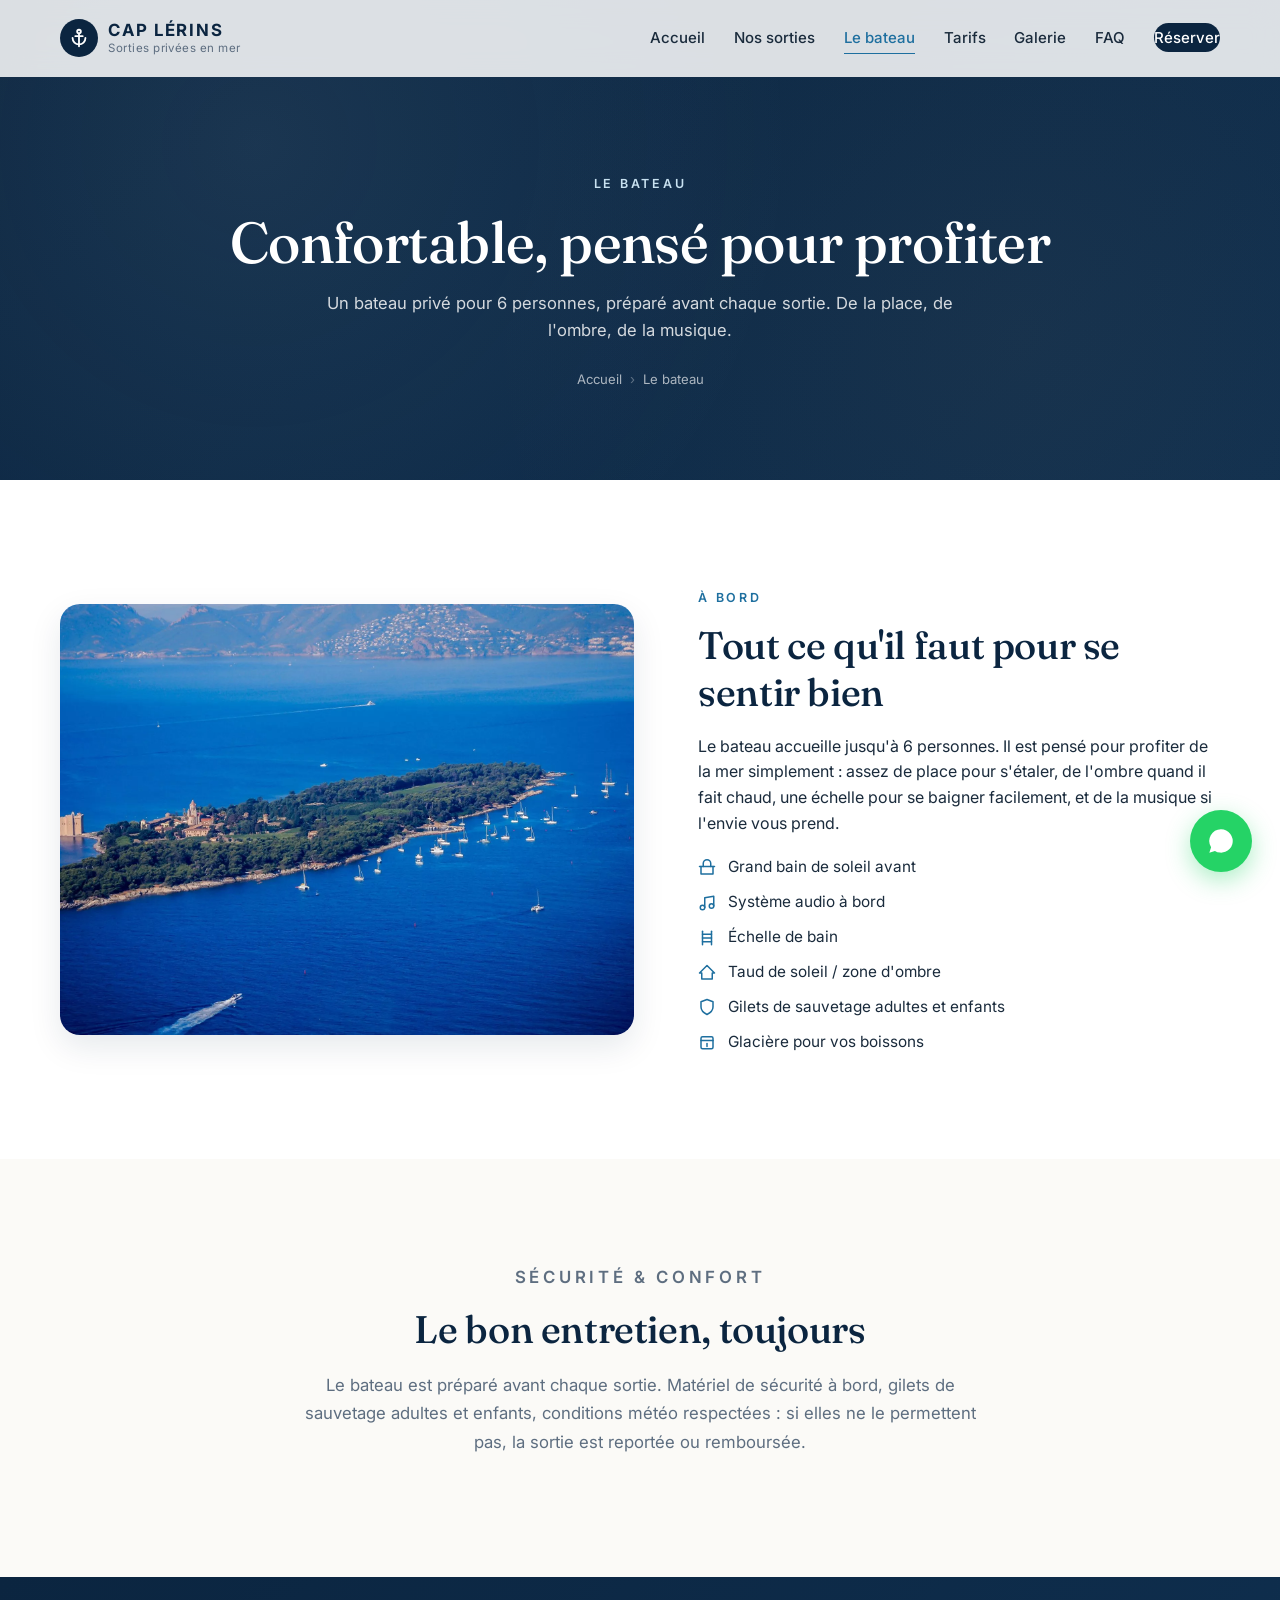
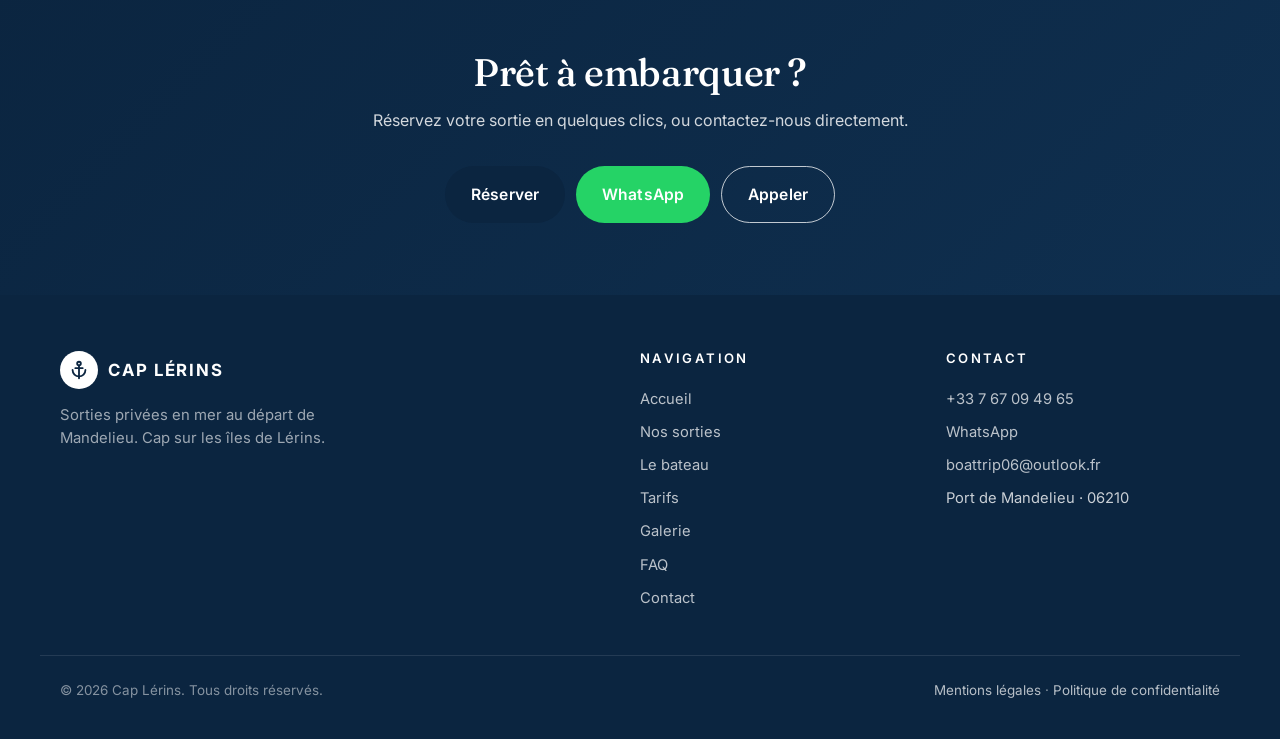
==== commit 50e8d14c: "Update bateau.html" ====
--- a/bateau.html
+++ b/bateau.html
@@ -47,8 +47,7 @@
   <div class="container boat-split">
     <div class="boat-image">
       <!-- 📸 À REMPLACER : photo réelle du bateau -->
-      <img src="https://images.unsplash.com/photo-1514820720301-4c4790309f46?w=1200&auto=format&fit=crop" alt="Bateau amarré au port de Mandelieu" loading="lazy" />
-    </div>
+<img src="ile.webp" alt="Bateau Cap Lérins au port de Mandelieu" loading="lazy" />    </div>
     <div class="boat-text">
       <p class="eyebrow">À bord</p>
       <h2>Tout ce qu'il faut pour se sentir bien</h2>
